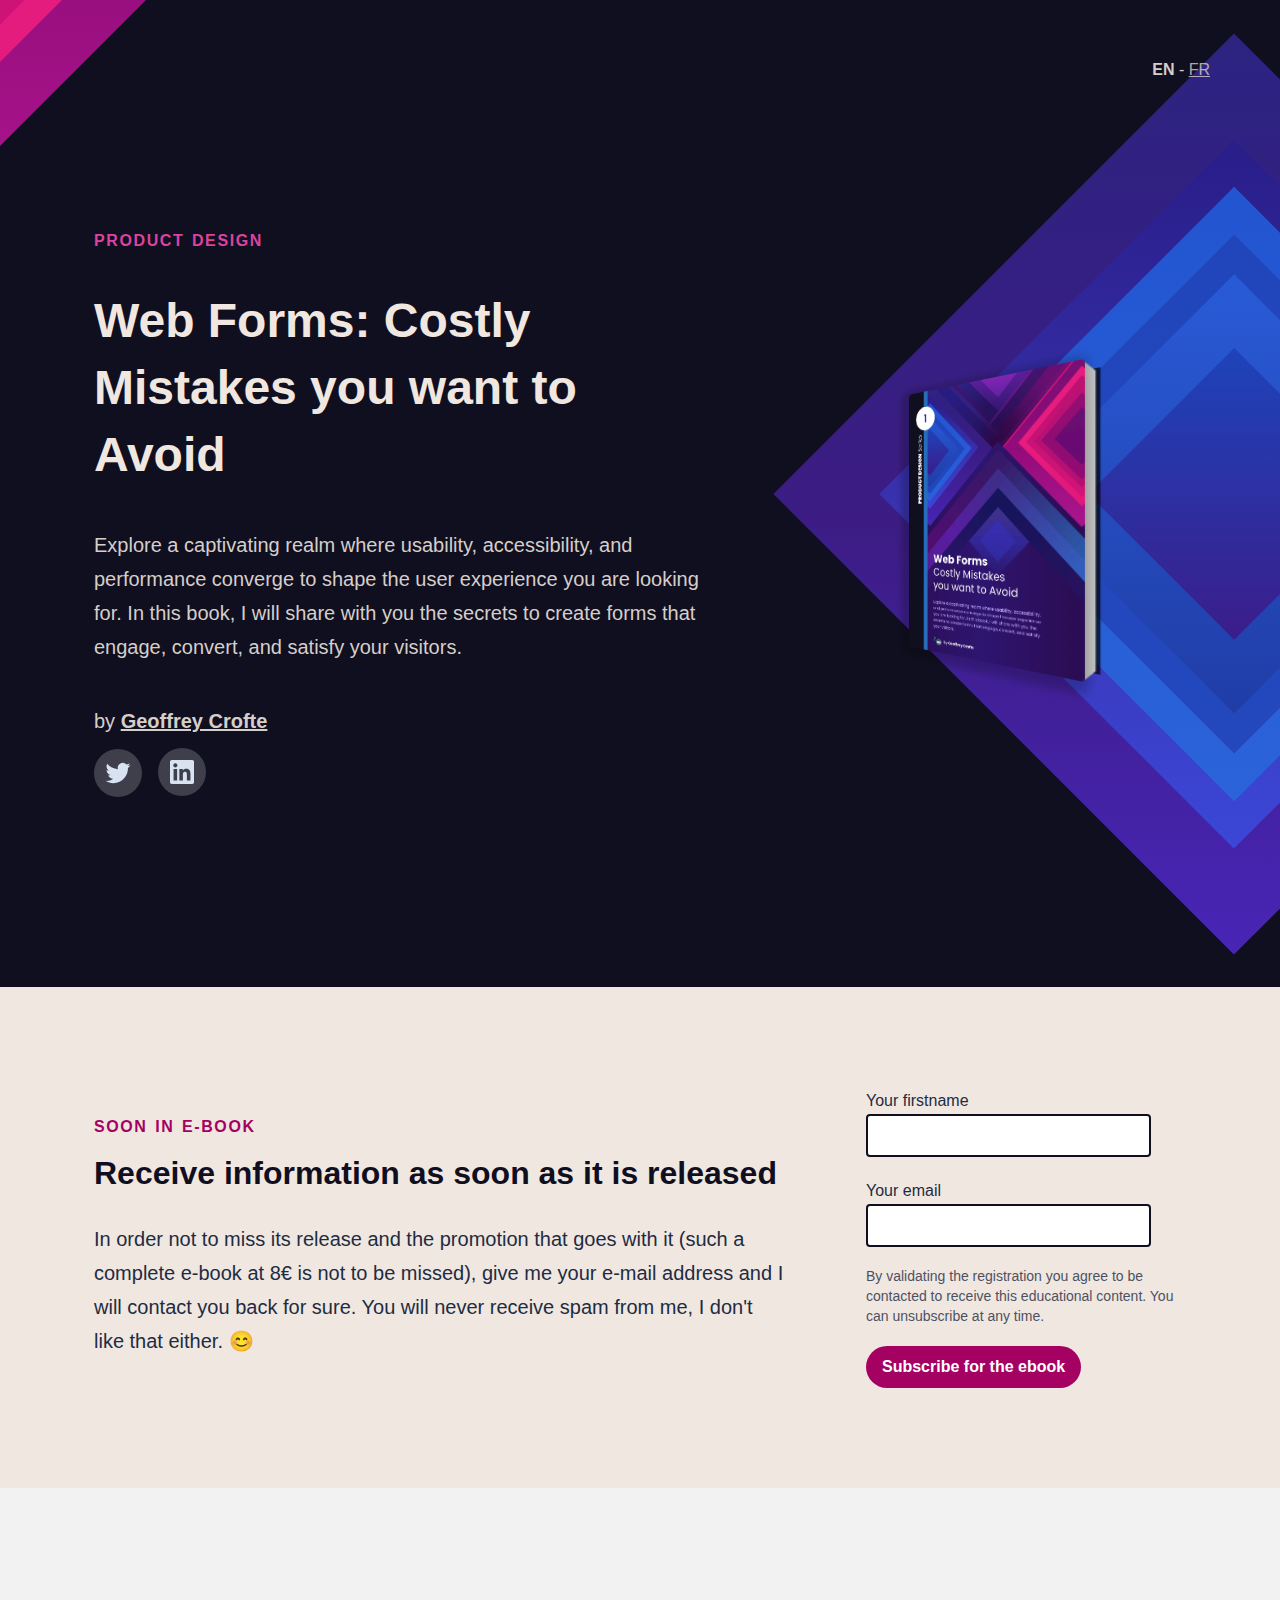
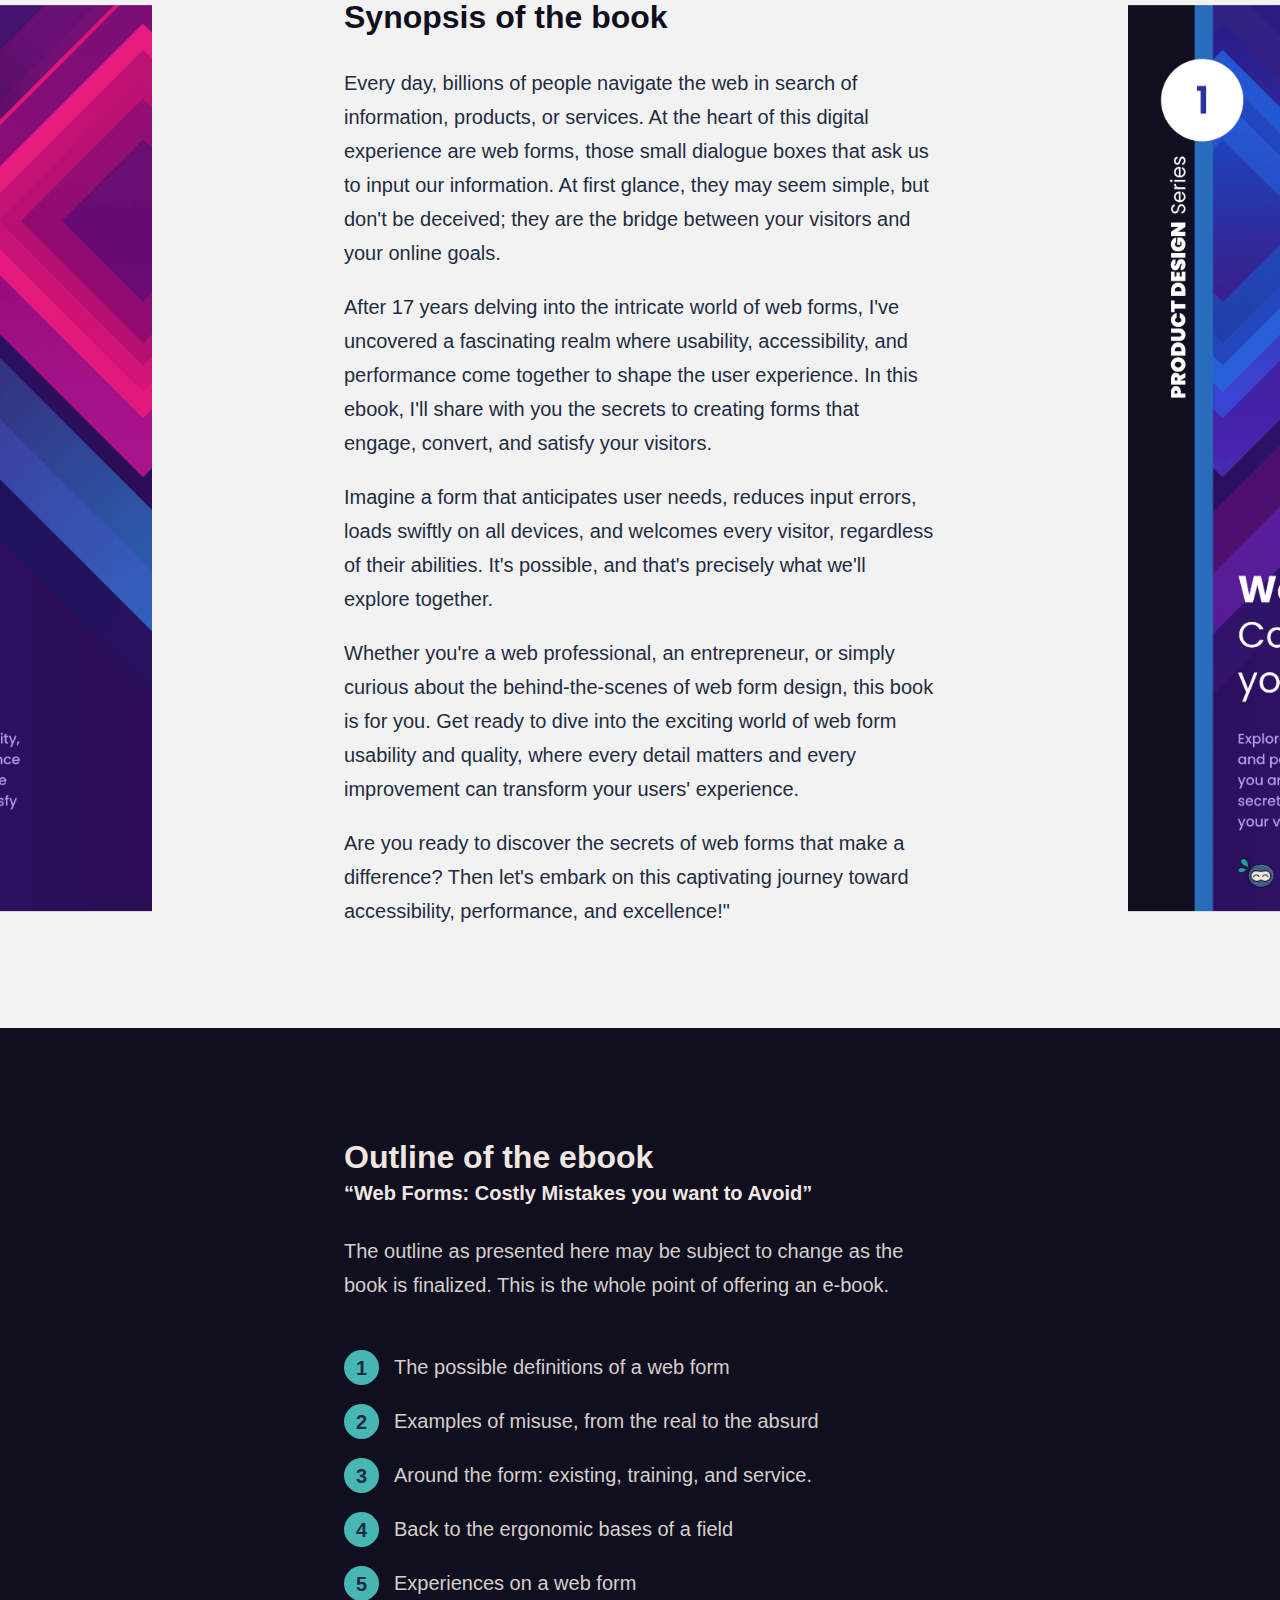
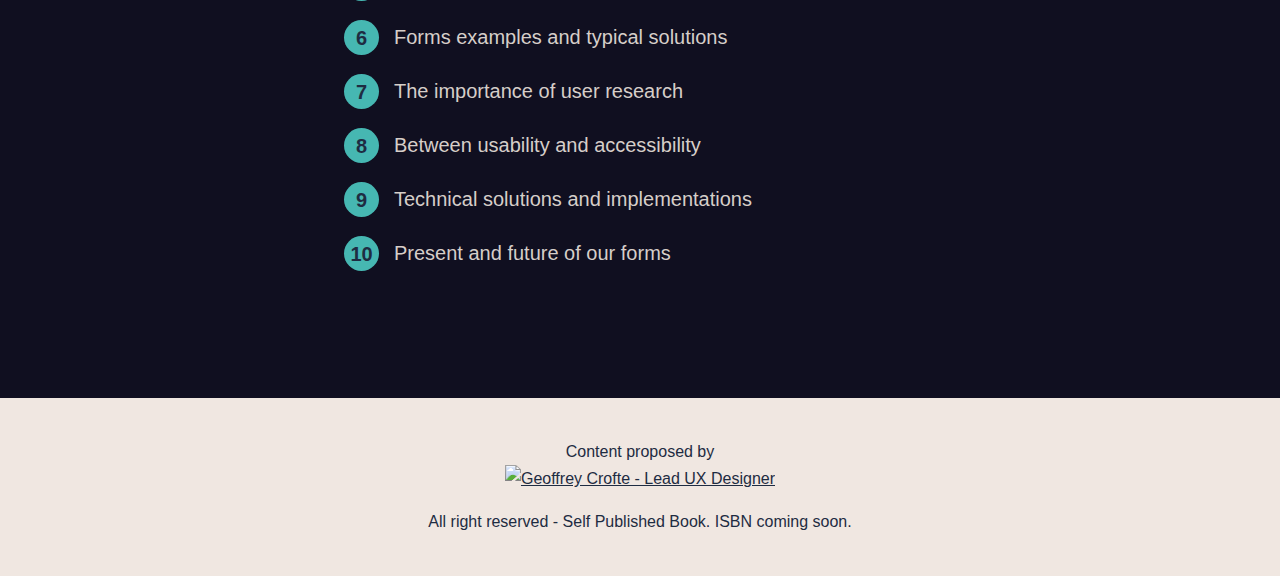
==== en/index.html @ 288cb2b2 "English version updated + Synopsis added" ====
<!DOCTYPE html>
<html lang="en">
<head>
    <meta charset="UTF-8">
    <meta name="viewport" content="width=device-width, initial-scale=1.0">

    <title>Web Forms: Costly Mistakes you want to Avoid, ebook by Geoffrey Crofte</title>

    <link rel="stylesheet" href="../assets/css/styles.css">

    <meta property="og:type" content="book">
    <meta property="og:title" content="Web Forms: Costly Mistakes you want to Avoid">
    <meta property="og:url" content="https://geoffreycrofte.com/book/en/">
    <meta property="og:image"
        content="https://geoffreycrofte.com/book/en/img/open-graph.png">
    <meta property="og:image:width" content="1200" />    
    <meta property="og:image:height" content="675" />
    <meta property="og:description"
        content="Explore a captivating realm where usability, accessibility, and performance converge to shape the user experience you are looking for. In this book, I will share with you the secrets to create forms that engage, convert, and satisfy your visitors.">
    <meta property="book:author" content="Geoffrey Crofte">
    <meta property="book:release_date" content="2023-11-22">
    <meta property="book:isbn" content="978-99959-0-814-0">
    <meta property="book:tag" content="design">
    <meta property="book:tag" content="web">
    <meta property="book:tag" content="webdesign">
    <meta property="book:tag" content="ebook">
    <meta property="book:tag" content="UX Design">
    <meta property="book:tag" content="web forms">

    <meta name="twitter:card" content="summary_large_image" />
    <meta name="twitter:site" content="@geoffreycrofte" />
    <meta name="twitter:creator" content="@geoffreycrofte" />
    <meta name="twitter:title" content="Web Forms: Costly Mistakes you want to Avoid">
    <meta name="twitter:description"
        content="Explore a captivating realm where usability, accessibility, and performance converge to shape the user experience you are looking for. In this book, I will share with you the secrets to create forms that engage, convert, and satisfy your visitors.">
    <meta name="twitter:image" content="https://geoffreycrofte.com/book/en/img/open-graph.png">
    <meta name="twitter:image:alt" content="Soon available in 2023">

    <link rel="alternate" hreflang="en" href="https://geoffreycrofte.com/book/en/" />
    <link rel="alternate" hreflang="fr" href="https://geoffreycrofte.com/book/fr/" />
    <link rel="alternate" hreflang="x-default" href="https://geoffreycrofte.com/book/en/" />

    <link rel="apple-touch-icon" sizes="180x180" href="/book/assets/img/favicons/apple-touch-icon.png">
    <link rel="icon" type="image/png" sizes="32x32" href="/book/assets/img/favicons/favicon-32x32.png">
    <link rel="icon" type="image/png" sizes="16x16" href="/book/assets/img/favicons/favicon-16x16.png">
    <link rel="manifest" href="/book/assets/img/favicons/site.webmanifest">
    <link rel="mask-icon" href="/book/assets/img/favicons/safari-pinned-tab.svg" color="#a40162">
    <link rel="shortcut icon" href="/book/assets/img/favicons/favicon.ico">
    <meta name="apple-mobile-web-app-title" content="E-book - Geoffrey Crofte">
    <meta name="application-name" content="Geoffrey Crofte">
    <meta name="msapplication-TileColor" content="#a40162">
    <meta name="msapplication-config" content="/book/assets/img/favicons/browserconfig.xml">
    <meta name="theme-color" content="#a40162">
    
</head>

<body>
    <div class="site">
        <header class="banner" role="banner">
            <p class="langs"><a href="../en/" title="You are on the english website" lang="en" hreflang="en" aria-current="page" aria-label="You are on the english website">EN</a> - <a href="../fr/" lang="fr" aria-label="Ce site en anglais" title="Ce site en Français" hreflang="fr">FR</a></p>
            <div class="container centered">
                <div class="banner-text col">

                    <p class="hovertitle">Product Design</p>
                    <h1>Web Forms: Costly Mistakes you want to Avoid</h1>
                    <p>Explore a captivating realm where usability, accessibility, and performance converge to shape the user experience you are looking for. In this book, I will share with you the secrets to create forms that engage, convert, and satisfy your visitors.</p>

                    <p class="author">
                        by <strong><a href="https://geoffreycrofe.com">Geoffrey Crofte</a></strong><br>
                        <a href="https://twitter.com/geoffreycrofte">
                            <span class="sr-only">Twitter</span>
                            <svg width="26" height="22" viewBox="0 0 26 22" fill="none" xmlns="http://www.w3.org/2000/svg" role="presentation">
                                <path
                                    d="M8.362 21.1571C17.796 21.1571 22.956 13.3411 22.956 6.56306C22.956 6.34106 22.956 6.12006 22.941 5.90006C23.9448 5.17397 24.8114 4.27494 25.5 3.24506C24.5639 3.65986 23.5708 3.93189 22.554 4.05206C23.6247 3.41104 24.4261 2.40283 24.809 1.21506C23.8022 1.81252 22.7006 2.23357 21.552 2.46006C20.7787 1.63775 19.7559 1.09323 18.6419 0.910775C17.5279 0.72832 16.3848 0.918098 15.3895 1.45074C14.3943 1.98339 13.6023 2.8292 13.1362 3.8573C12.6701 4.8854 12.5558 6.03846 12.811 7.13806C10.7718 7.03583 8.7768 6.50589 6.95564 5.58265C5.13448 4.65941 3.52784 3.36351 2.24 1.77906C1.58409 2.90822 1.3832 4.24492 1.67823 5.517C1.97326 6.78908 2.74202 7.90089 3.828 8.62606C3.01174 8.60187 2.21328 8.38167 1.5 7.98406C1.5 8.00506 1.5 8.02706 1.5 8.04906C1.50032 9.23328 1.91026 10.3809 2.66028 11.2974C3.4103 12.2138 4.45423 12.8426 5.615 13.0771C4.85987 13.283 4.06758 13.3131 3.299 13.1651C3.62676 14.1842 4.26486 15.0755 5.12407 15.7141C5.98328 16.3528 7.02061 16.707 8.091 16.7271C6.27474 18.1545 4.03106 18.9294 1.721 18.9271C1.3129 18.9263 0.905204 18.9016 0.5 18.8531C2.84564 20.3583 5.57491 21.1568 8.362 21.1531"
                                    fill="#D8E2F1" />
                            </svg>
                        </a>
                        <a href="https://linkedin.com/in/geoffreycrofte">
                            <span class="sr-only">LinkedIn</span>
                            <svg width="24" height="24" viewBox="0 0 24 24" fill="none" xmlns="http://www.w3.org/2000/svg">
                                <path
                                    d="M20.4491 20.4496H16.8931V14.8805C16.8931 13.5525 16.8694 11.8429 15.0436 11.8429C13.1915 11.8429 12.9081 13.2899 12.9081 14.7838V20.4492H9.35203V8.99689H12.7658V10.562H12.8136C13.1553 9.97782 13.649 9.49726 14.2421 9.17149C14.8352 8.84572 15.5056 8.68693 16.1819 8.71203C19.7861 8.71203 20.4506 11.0828 20.4506 14.167L20.4491 20.4496ZM5.33963 7.43144C4.93148 7.43151 4.53247 7.31055 4.19307 7.08385C3.85367 6.85715 3.58913 6.53489 3.43287 6.15783C3.27661 5.78077 3.23566 5.36584 3.31521 4.96551C3.39477 4.56517 3.59125 4.19743 3.8798 3.90876C4.16835 3.6201 4.53602 3.42348 4.93631 3.34378C5.3366 3.26408 5.75152 3.30488 6.12863 3.46101C6.50573 3.61713 6.82807 3.88158 7.05489 4.22091C7.2817 4.56025 7.40281 4.95922 7.40288 5.36738C7.40293 5.63839 7.34959 5.90675 7.24593 6.15715C7.14227 6.40754 6.99032 6.63507 6.79873 6.82674C6.60714 7.0184 6.37966 7.17045 6.12931 7.27421C5.87895 7.37796 5.61062 7.43139 5.33963 7.43144ZM7.11765 20.4496H3.5579V8.99689H7.11765V20.4496ZM22.222 0.00163516H1.77099C1.30681 -0.00360329 0.859518 0.175663 0.52744 0.500042C0.195362 0.824421 0.00566506 1.26737 0 1.73156V22.2681C0.00547117 22.7325 0.195057 23.1758 0.527123 23.5005C0.85919 23.8252 1.30658 24.0048 1.77099 23.9999H22.222C22.6873 24.0057 23.1359 23.8266 23.4693 23.5019C23.8027 23.1772 23.9936 22.7334 24 22.2681V1.73008C23.9934 1.26497 23.8024 0.821515 23.469 0.497144C23.1356 0.172773 22.6871 -0.00598143 22.222 0.000152822"
                                    fill="#D8E2F1" />
                            </svg>
                        </a>
                    </p>
                </div>
                <div class="banner-image col">
                    <div class="book-container">
                        <div class="book">
                            <img class="book-img" width="817" height="1156" src="img/improve-user-experience-of-web-forms-geoffrey-crofte.png" role="presentation" alt="">
                        </div>
                    </div>
                </div>
            </div>
            <div class="banner-background">
                <svg class="banner-background-svg-1" tabindex="-1" role="presentation" width="730" height="730" viewBox="0 0 730 730" fill="none" xmlns="http://www.w3.org/2000/svg">
                    <rect x="365" width="516.188" height="516.188" transform="rotate(45 365 0)" fill="url(#paint0_linear_844_1901)"/>
                    <rect x="364.924" y="83.9902" width="397.408" height="397.408" transform="rotate(45 364.924 83.9902)" fill="url(#paint1_linear_844_1901)"/>
                    <rect x="365.168" y="121.529" width="344.319" height="344.319" transform="rotate(45 365.168 121.529)" fill="url(#paint2_linear_844_1901)"/>
                    <rect x="365.168" y="159.223" width="291.013" height="291.013" transform="rotate(45 365.168 159.223)" fill="url(#paint3_linear_844_1901)"/>
                    <rect x="365.168" y="190.894" width="246.108" height="246.108" transform="rotate(45 365.168 190.894)" fill="url(#paint4_linear_844_1901)"/>
                    <rect x="365.168" y="249.258" width="163.57" height="163.57" transform="rotate(45 365.168 249.258)" fill="url(#paint5_linear_844_1901)"/>
                    <defs>
                        <linearGradient id="paint0_linear_844_1901" x1="381.061" y1="14.6707" x2="881.657" y2="515.267" gradientUnits="userSpaceOnUse">
                        <stop stop-color="#751074"/>
                        <stop offset="0.505208" stop-color="#930C7A"/>
                        <stop offset="1" stop-color="#AC168E"/>
                        </linearGradient>
                        <linearGradient id="paint1_linear_844_1901" x1="377.289" y1="95.285" x2="762.693" y2="480.689" gradientUnits="userSpaceOnUse">
                        <stop stop-color="#E91E7F"/>
                        <stop offset="1" stop-color="#E11B7C"/>
                        </linearGradient>
                        <linearGradient id="paint2_linear_844_1901" x1="375.881" y1="131.315" x2="709.8" y2="465.234" gradientUnits="userSpaceOnUse">
                        <stop stop-color="#BD1174"/>
                        <stop offset="1" stop-color="#D31577"/>
                        </linearGradient>
                        <linearGradient id="paint3_linear_844_1901" x1="374.223" y1="167.494" x2="656.446" y2="449.717" gradientUnits="userSpaceOnUse">
                        <stop stop-color="#BC1274"/>
                        <stop offset="1" stop-color="#B31072"/>
                        </linearGradient>
                        <linearGradient id="paint4_linear_844_1901" x1="372.825" y1="197.888" x2="611.5" y2="436.562" gradientUnits="userSpaceOnUse">
                        <stop stop-color="#940E73"/>
                        <stop offset="1" stop-color="#900C72"/>
                        </linearGradient>
                        <linearGradient id="paint5_linear_844_1901" x1="370.257" y1="253.907" x2="528.886" y2="412.536" gradientUnits="userSpaceOnUse">
                        <stop stop-color="#680B77"/>
                        <stop offset="1" stop-color="#6B0A70"/>
                        </linearGradient>
                    </defs>
                </svg>

                <svg class="banner-background-svg-2" tabindex="-1" role="presentation" width="921" height="921" viewBox="0 0 921 921" fill="none" xmlns="http://www.w3.org/2000/svg">
                    <rect x="460.5" width="651.245" height="651.245" transform="rotate(45 460.5 0)" fill="url(#paint0_linear_844_1908)"/>
                    <rect x="460.402" y="105.966" width="501.387" height="501.387" transform="rotate(45 460.402 105.966)" fill="url(#paint1_linear_844_1908)"/>
                    <rect x="460.711" y="153.327" width="434.408" height="434.408" transform="rotate(45 460.711 153.327)" fill="url(#paint2_linear_844_1908)"/>
                    <rect x="460.711" y="200.882" width="367.155" height="367.155" transform="rotate(45 460.711 200.882)" fill="url(#paint3_linear_844_1908)"/>
                    <rect x="460.711" y="240.84" width="310.501" height="310.501" transform="rotate(45 460.711 240.84)" fill="url(#paint4_linear_844_1908)"/>
                    <rect x="460.711" y="314.474" width="206.367" height="206.367" transform="rotate(45 460.711 314.474)" fill="url(#paint5_linear_844_1908)"/>
                    <defs>
                        <linearGradient id="paint0_linear_844_1908" x1="480.763" y1="18.5091" x2="1112.34" y2="650.083" gradientUnits="userSpaceOnUse">
                        <stop stop-color="#2D2381"/>
                        <stop offset="0.505208" stop-color="#3C1C83"/>
                        <stop offset="1" stop-color="#4825B6"/>
                        </linearGradient>
                        <linearGradient id="paint1_linear_844_1908" x1="476.002" y1="120.216" x2="962.245" y2="606.459" gradientUnits="userSpaceOnUse">
                        <stop stop-color="#291E8A"/>
                        <stop offset="0.53125" stop-color="#3A33B1"/>
                        <stop offset="1" stop-color="#3B47D7"/>
                        </linearGradient>
                        <linearGradient id="paint2_linear_844_1908" x1="474.227" y1="165.674" x2="895.514" y2="586.961" gradientUnits="userSpaceOnUse">
                        <stop stop-color="#2355D1"/>
                        <stop offset="1" stop-color="#2B63DA"/>
                        </linearGradient>
                        <linearGradient id="paint3_linear_844_1908" x1="472.135" y1="211.317" x2="828.2" y2="567.382" gradientUnits="userSpaceOnUse">
                        <stop stop-color="#2146BC"/>
                        <stop offset="1" stop-color="#2448BC"/>
                        </linearGradient>
                        <linearGradient id="paint4_linear_844_1908" x1="470.372" y1="249.665" x2="771.494" y2="550.786" gradientUnits="userSpaceOnUse">
                        <stop stop-color="#295AD6"/>
                        <stop offset="1" stop-color="#203DA6"/>
                        </linearGradient>
                        <linearGradient id="paint5_linear_844_1908" x1="467.132" y1="320.339" x2="667.265" y2="520.472" gradientUnits="userSpaceOnUse">
                        <stop stop-color="#1F42B9"/>
                        <stop offset="1" stop-color="#3B1D8A"/>
                        </linearGradient>
                    </defs>
                </svg>    
            </div>
        </header>

        <main role="main">
            <section class="alternate" id="subscribe">
                <div class="container centered">
                    <div class="col">
                        <p class="hovertitle">Soon in e-book</p>
                        <h2>Receive information as soon as it is released</h2>
                        <p>In order not to miss its release and the promotion that goes with it (such a complete e-book at 8€ is not to be missed), give me your e-mail address and I will contact you back for sure. You will never receive spam from me, I don't like that either.&nbsp;😊</p>
                    </div>
                
                    <form method="post" action="https://sendfox.com/form/3l5yol/3e874l" class="sendfox-form form" id="3e874l" data-async="true" data-recaptcha="true">
                        <p>
                            <label for="sendfox_form_name">Your firstname</label>
                            <input type="text" id="sendfox_form_name" autocapitalize="words" autocomplete="given-name" name="first_name" />
                        </p>

                        <p>
                            <label for="sendfox_form_email">Your email</label>
                            <input type="email" id="sendfox_form_email" autocapitalize="off" autocomplete="email" name="email" required />
                        </p>

                        <!-- no botz please -->
                        <div style="position: absolute; left: -5000px;" aria-hidden="true"><input type="text" name="a_password" tabindex="-1" value="" autocomplete="off" /></div>

                        <p class="legal">By validating the registration you agree to be contacted to receive this educational content. You can unsubscribe at any time.</p>

                        <p><button type="submit" class="button" aria-label="Subscribe to receive the ebook">Subscribe for the ebook</button></p>
                    </form>
                    <script src="https://sendfox.com/js/form.js"></script>
                </div>
            </section>

            <section id="synopsis" class="light">
                <div class="container col-small">
                    <h2>Synopsis of the book</h2>
                    <p>Every day, billions of people navigate the web in search of information, products, or services. At the heart of this digital experience are web forms, those small dialogue boxes that ask us to input our information. At first glance, they may seem simple, but don't be deceived; they are the bridge between your visitors and your online goals.</p>

                    <p>After <span class="years">14</span> years delving into the intricate world of web forms, I've uncovered a fascinating realm where usability, accessibility, and performance come together to shape the user experience. In this ebook, I'll share with you the secrets to creating forms that engage, convert, and satisfy your visitors.</p>

                    <p>Imagine a form that anticipates user needs, reduces input errors, loads swiftly on all devices, and welcomes every visitor, regardless of their abilities. It's possible, and that's precisely what we'll explore together.</p>

                    <p>Whether you're a web professional, an entrepreneur, or simply curious about the behind-the-scenes of web form design, this book is for you. Get ready to dive into the exciting world of web form usability and quality, where every detail matters and every improvement can transform your users' experience.</p>

                    <p>Are you ready to discover the secrets of web forms that make a difference? Then let's embark on this captivating journey toward accessibility, performance, and excellence!"</p>
                </div>
                <img src="./img/improve-user-experience-of-web-forms-geoffrey-crofte.png" width="1575" height="2229" alt="" class="cover">
                <img src="./img/improve-user-experience-of-web-forms-geoffrey-crofte.png" width="1575" height="2229" alt="" class="cover">
            </section>

            <section id="plan">
                <div class="container col-small">
                    
                    <h2 id="plan-title">Outline of the ebook <span class="small">“Web Forms: Costly Mistakes you want to Avoid”</span></h2>

                    <p>The outline as presented here may be subject to change as the book is finalized. This is the whole point of offering an e-book.</p>

                    <ol aria-labelledby="plan-title" class="col plan">
                        <li>The possible definitions of a web form</li>
                        <li>Examples of misuse, from the real to the absurd</li>
                        <li>Around the form: existing, training, and service.</li>
                        <li>Back to the ergonomic bases of a field</li>
                        <li>Experiences on a web form</li>
                        <li>Forms examples and typical solutions</li>
                        <li>The importance of user research</li>
                        <li>Between usability and accessibility</li>
                        <li>Technical solutions and implementations</li>
                        <li>Present and future of our forms</li>
                    </ol>
                </div>
            </section>
        </main>

        <footer class="footer alternate" role="contentinfo">
            <p>
                Content proposed by<br>
                <a href="https://geoffreycrofte.com/">
                    <img src="https://geoffreycrofte.com/logo.svg" loading="lazy" width="283" height="67" alt="Geoffrey Crofte - Lead UX Designer">
                </a>
            </p>
            <p class="copyright">All right reserved - Self Published Book. ISBN coming soon.</p>
        </footer>
    </div>

    <script>(function() {
        let getMonthDifference = function(startDate, endDate) {
            return (
                endDate.getMonth() -
                startDate.getMonth() +
                12 * (endDate.getFullYear() - startDate.getFullYear())
            );
        };
        console.log(new Date('2009-01-01'));
        console.log(new Date());
        document.querySelector('.years').innerHTML = Math.floor( getMonthDifference( new Date('2009-01-01'), new Date() )/12 );
    })();</script>
</body>

</html>
---- assets/css/styles.css ----
:root {
    --color-title: #F0E7E1;
    --color-text: #D6CEC9;
    --color-hovertitle: #DB439E;
    --bg-body: #100F20;
    --bg-darker: #1E2C42;

    --color-positive: #46B7B2;

    --success-text: #117742;
    --success-bg: #F1FCF3;
    --error-text: #841616;
    --error-bg: #FDF7F7;

    --max-width: 1140px;
}

* {
    box-sizing: border-box;
}

::-moz-selection {
    background: #A40162;
    color: #F0E7E1;
}

::selection {
    background: #A40162;
    color: #F0E7E1;
}

body,
html {
    margin: 0;
    padding: 0;
}

body {
    font-family: 'Fira Sans', 'Helvetica Neue', Helvetica, Arial, sans-serif;
    color: var(--color-text);
    background: var(--bg-body);
    line-height: 1.7;
}

h1,
h2 {
    line-height: 1.4;
    color: var(--color-title);
}

h1 {
    font-size: 3rem;
}

h2 {
    font-size: 2rem;
}

h2 .small {
    display: block;
    font-size: 1.25rem;
}


ol {
    margin: 3em auto;
    padding: 0 0 0 0;
    counter-reset: ol;
}

ol li {
    position: relative;
    counter-increment: ol;
    list-style: none;
    font-size: 1.25rem;
    margin: 1em 0;
    padding-left: 2.5em;
}

ol li::before {
    position: absolute;
    left: 0;
    display: flex;
    justify-content: center;
    align-items: center;
    width: 1.75em;
    height: 1.75em;
    content: counter(ol);
    background: var(--color-positive);
    font-weight: bold;
    color: var(--bg-darker);
    border-radius: 80px;
}

p {
    font-size: 1.25rem;
    color: var(--color-text);
}

a {
    color: inherit;
}

.hovertitle {
    margin-bottom: -1rem;
    font-size: 1em;
    text-transform: uppercase;
    letter-spacing: 0.1em;
    word-spacing: 0.1em;
    font-weight: 900;
    color: var(--color-hovertitle);
}

section {
    position: relative;
    overflow: hidden;
}

.alternate,
.light {
    background: #F0E7E1;
    --color-hovertitle: #A40162;
    --color-title: var(--bg-body);
    --color-text: var(--bg-darker);
}

.light {
    background: #f2f2f2;
}

.cover {
    position: absolute;
    left: 0;
    top: 50%;
    transform: translateX(-45%) translateY(-50%);
    width: 640px;
    height: auto;
}

.cover + .cover {
    right: 0;
    left: auto;
    transform: translateX(45%) translateY(-50%);
}

.sr-only {
    position: absolute;
    inset: 0 0 0 -9999em;
    clip-path: polygon(0 0);
}

.langs {
    width: var(--max-width);
    max-width: 100%;
    text-align: right;
    margin: -16px auto 0;
    font-size: 16px;
}

.langs a[aria-current] {
    text-decoration: none;
    font-weight: bold;
}

.langs a:not([aria-current]) {
    opacity: 0.8;
}

[href*="twitter.com"],
[href*="linkedin.com"] {
    display: inline-flex;
    align-items: center;
    justify-content: center;
    width: 48px;
    height: 48px;
    margin: .5em .5em .5em 0;
    background: rgba(255,255,255,.2);
    border-radius: 40px;
    transition: all .3s;
}

[href*="twitter.com"]:hover,
[href*="linkedin.com"]:hover,
[href*="twitter.com"]:focus-visible,
[href*="linkedin.com"]:focus-visible {
    background: rgba(255, 255, 255, .1);
    box-shadow: 0 0 0 4px rgba(255,255,255,.4);
}

/* Grid system */
.container {
    display: flex;
    width: 100%;
    max-width: var(--max-width);
    margin: 0 auto;
    gap: 80px;
    padding: 80px 24px;
}

.container.centered {
    align-items: center;
}

.col {
    flex-basis: auto;
    flex-shrink: 1;
    flex-grow: 0;
}

.col-small {
    display: block;
    max-width: 640px;
}

/* Specific blocks */
.banner {
    position: relative;
    padding: 24px 0 60px;
    overflow: hidden;
}

.banner > * {
    position: relative;
    z-index: 10;
}

.banner p {
    margin-block: 2em;
}

.banner-background {
    position: absolute;
    inset: 0;
    z-index: 5;
}

.banner-background-svg-1 {
    position: absolute;
    top: 0;
    left: 0;
    transform: translateX(-65%) translateY(-65%);
}

.banner-background-svg-2 {
    position: absolute;
    top: 50%;
    right: 0;
    transform: translateX(45%) translateY(-50%);
}

.form {
    flex-basis: 320px;
    flex-shrink: 0;
}

.form .legal {
    font-size: .875rem;
    line-height: 1.4;
    opacity: 0.8;
}

.form label {
    display: block;
    font-weight: 500;
    font-size: 1rem;
}

.form label span {
    opacity: 0.8;
    font-weight: normal;
    font-size: small;
}

.form input {
    padding: 8px;
    font-size: inherit;
    font-family: inherit;
    border: 2px solid var(--color-title);
    transition: all .3s;
    border-radius: 4px;
}

.form input:focus,
.form button:focus {
    outline: 2px solid var(--color-hovertitle);
    outline-offset: 2px;
}

.form .sendfox-message {
    padding: 16px;
    border-radius: 4px;
    font-size: 1em;
}

.form .sendfox-message.success {
    color: var(--success-text);
    background: var(--success-bg);
    border: 2px solid var(--success-text);
}

.form .sendfox-message.error {
    color: var(--error-text);
    background: var(--error-bg);
    border: 2px solid var(--error-text);
}

.button {
    padding: 12px 16px;
    font-size: 1rem;
    font-weight: bold;;
    background: var(--color-hovertitle);
    color: white;
    border: 0;
    border-radius: 80px;
    cursor: pointer;
    transition: all .3s;
}

.button:hover,
.button:focus-visible {
    background: #680440;
}

/* Book Styles */
.book-container {
    --book-height: 284px;
    --book-width: 200px;
    --book-depth: 50px;

    display: flex;
    align-items: center;
    justify-content: center;
    width: calc(var(--book-width) * 2);
    height: calc(var(--book-height) * 1.5);
    transform-style: preserve-3d;
    perspective: calc(var(--book-width) * 2);

    transition: all 1s ease;
    user-select: none;
}

.book {
    position: relative;
    width: var(--book-width);
    height: var(--book-height);
    transform: rotateY(-30deg);
    perspective: 660px;
    transition: all 1s ease;
}

.book-container:hover .book {
    perspective: 0;
    transform: rotateY(0) scale(1.2);
}

.book-container:hover .book img {
    box-shadow: 0 2px 4px 4px rgba(0, 0, 0, .1);
}

/* Pages */
.book::before {
    content: '';
    position: absolute;
    background: repeating-linear-gradient(to right, white, #888 1px, white 2px);
    top: 3px;
    bottom: 3px;
    right: calc(var(--book-depth) / 2 * -1);
    width: var(--book-depth);
    transform: rotateY(70deg) translateX(calc(var(--book-depth) / 2));
    z-index: -1;
}

/* Back Page */
.book::after {
    content: ' ';
    position: absolute;
    left: 0;
    top: 0;
    right: 0;
    bottom: 0;
    background: rgba(0,0,0,.7);
    transform: translateZ(calc(var(--book-depth) * -1)) translateX(calc(var(--book-depth) / 2 - 3px));
    z-index: -2;
    transition: transform 1s ease;
}

.book img {
    width: 100%;
    height: auto;
    border-radius: 4px;
    box-shadow: -4px 4px 8px 8px rgba(0, 0, 0, .2);
    transition: box-shadow 1s;
}

.footer {
    text-align: center;
    padding: 24px 0;
}

.footer a {
    display: inline-block;
}

.footer p {
    font-size: 1rem;
}

@media (max-width: 1400px) {
    .cover {
        left: -200px;
    }
    .cover + .cover {
        right: -200px;
    }
}

@media (max-width: 1200px) {
    .cover {
        display: block;
        position: static;
        transform: none;
        margin: -2em auto 0;
        width: 100%;
        max-width: 400px;

    }
    .cover + .cover {
        display: none;
    }
} 

@media (max-width: 800px) {
    .book-container {
        width: 100%;
    }

    .banner {
        padding: 20px 0; 
    }

    .banner-background-svg-2 {
        transform: translateX(65%) translateY(-25%);
    }

    .container {
        flex-wrap: wrap;
        gap: 40px;
    }

    .container > * {
        flex-basis: 100%;
    }

    .form input {
        width: 100%;
    }
}
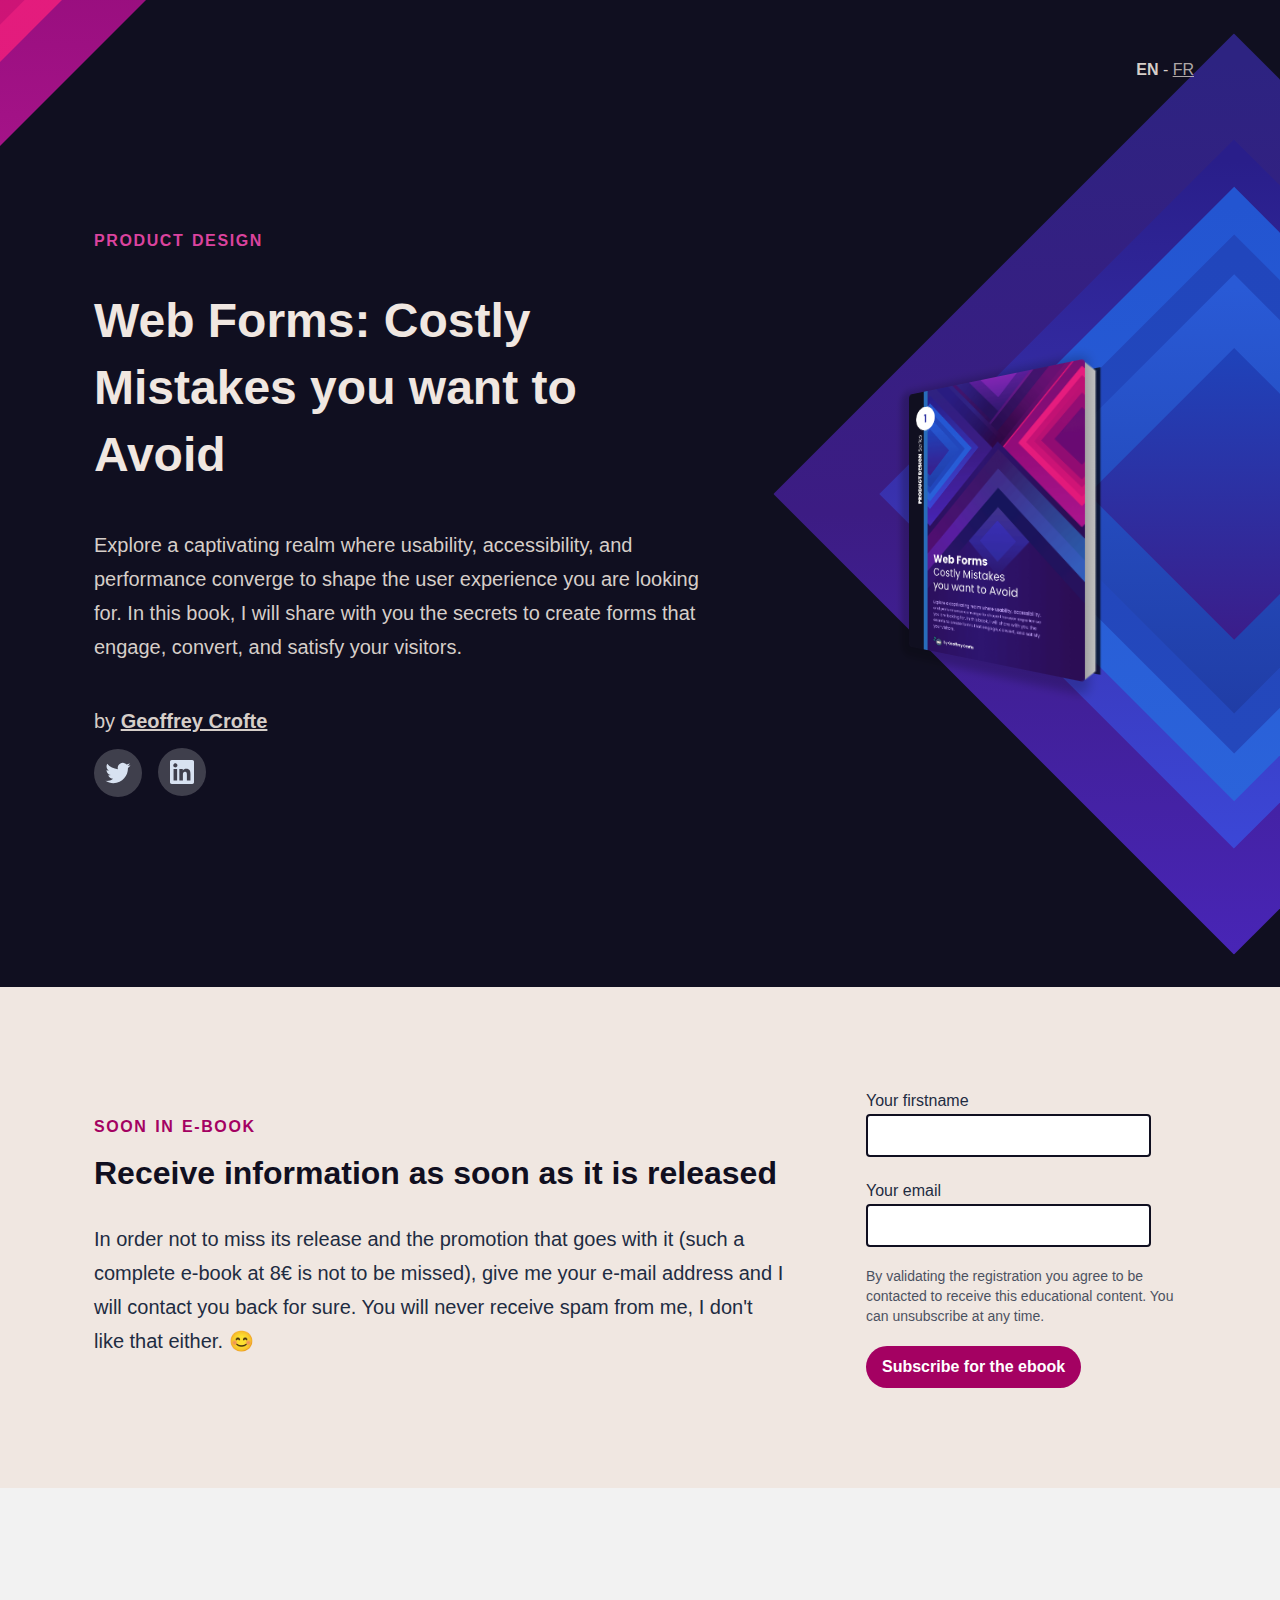
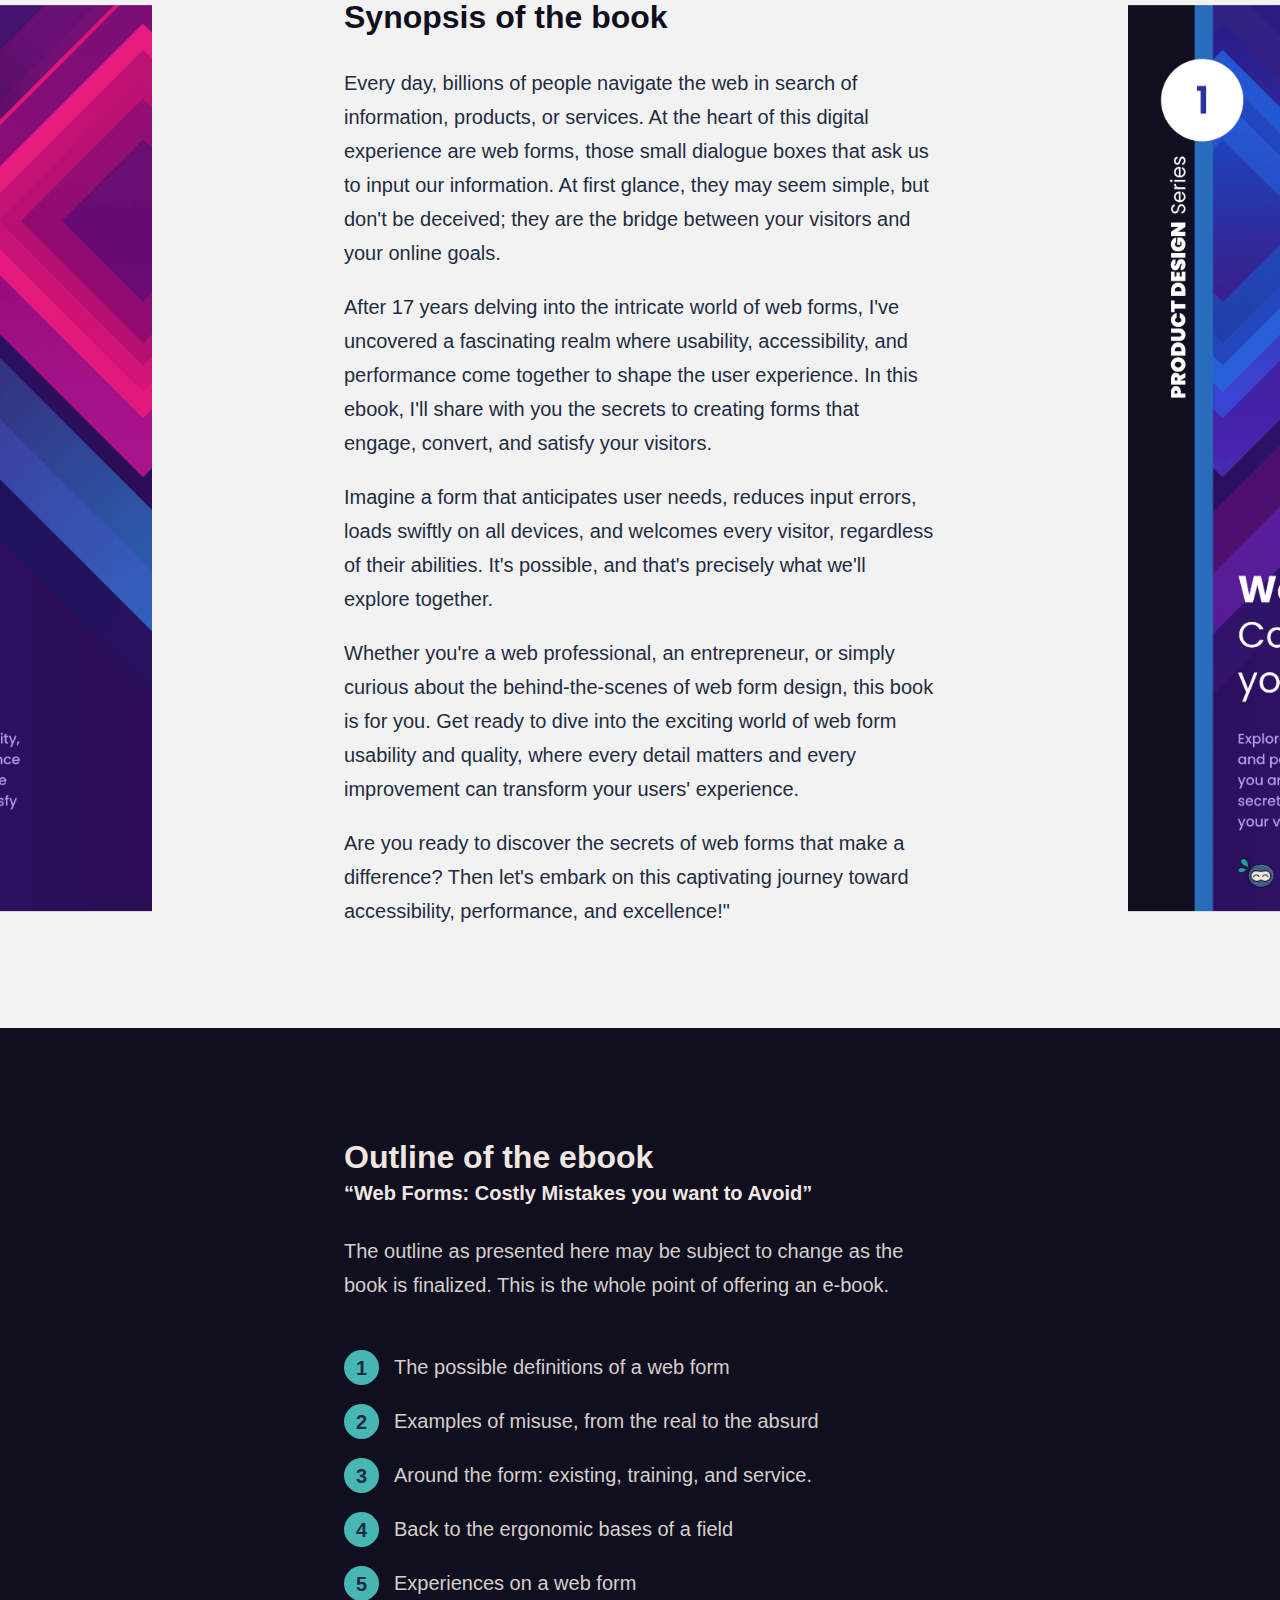
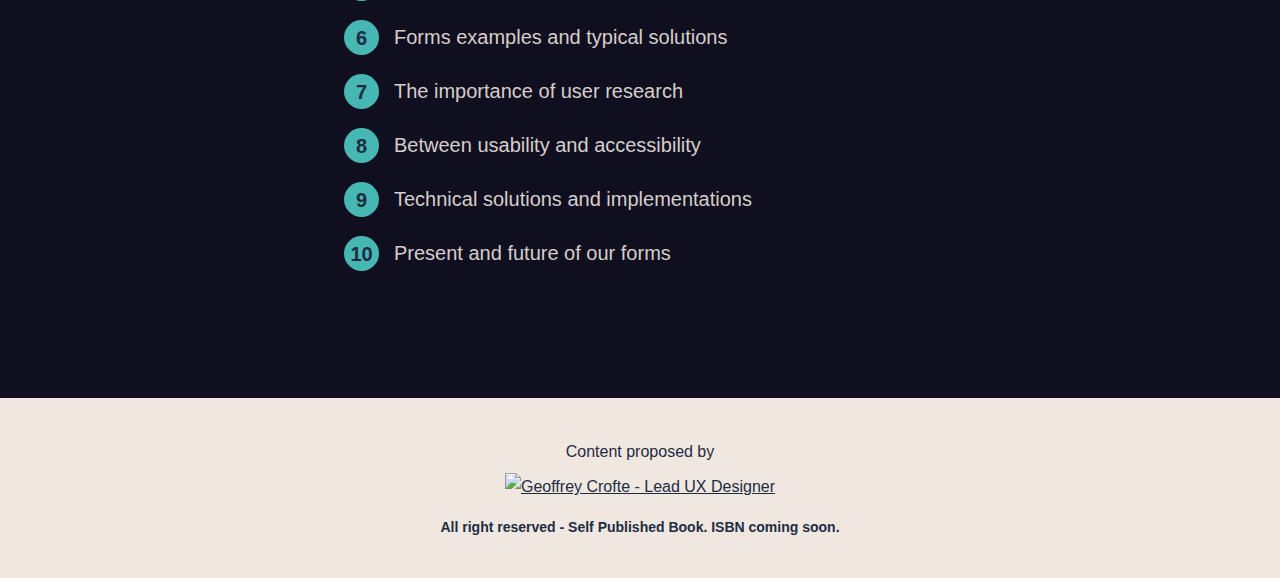
==== commit 009b5724: "Sendfox shit doesn't support async script apparently" ====
--- a/en/index.html
+++ b/en/index.html
@@ -5,6 +5,9 @@
     <meta name="viewport" content="width=device-width, initial-scale=1.0">
 
     <title>Web Forms: Costly Mistakes you want to Avoid, ebook by Geoffrey Crofte</title>
+
+    <meta name="description" content="Discover the secrets to creating engaging, converting, and satisfying forms in this captivating realm of usability, accessibility, and performance.">
+    
 
     <link rel="stylesheet" href="../assets/css/styles.css">
 
@@ -26,6 +29,8 @@
     <meta property="book:tag" content="ebook">
     <meta property="book:tag" content="UX Design">
     <meta property="book:tag" content="web forms">
+    <meta property="book:tag" content="usability">
+    <meta property="book:tag" content="user-centered design">
 
     <meta name="twitter:card" content="summary_large_image" />
     <meta name="twitter:site" content="@geoffreycrofte" />
@@ -66,7 +71,7 @@
                     <p>Explore a captivating realm where usability, accessibility, and performance converge to shape the user experience you are looking for. In this book, I will share with you the secrets to create forms that engage, convert, and satisfy your visitors.</p>
 
                     <p class="author">
-                        by <strong><a href="https://geoffreycrofe.com">Geoffrey Crofte</a></strong><br>
+                        by <strong><a href="https://geoffreycrofte.com">Geoffrey Crofte</a></strong><br>
                         <a href="https://twitter.com/geoffreycrofte">
                             <span class="sr-only">Twitter</span>
                             <svg width="26" height="22" viewBox="0 0 26 22" fill="none" xmlns="http://www.w3.org/2000/svg" role="presentation">
@@ -259,8 +264,6 @@
                 12 * (endDate.getFullYear() - startDate.getFullYear())
             );
         };
-        console.log(new Date('2009-01-01'));
-        console.log(new Date());
         document.querySelector('.years').innerHTML = Math.floor( getMonthDifference( new Date('2009-01-01'), new Date() )/12 );
     })();</script>
 </body>
--- a/assets/css/styles.css
+++ b/assets/css/styles.css
@@ -154,6 +154,7 @@
     max-width: 100%;
     text-align: right;
     margin: -16px auto 0;
+    padding-right: 16px;
     font-size: 16px;
 }
 
@@ -394,7 +395,7 @@
 
 .footer {
     text-align: center;
-    padding: 24px 0;
+    padding: 24px;
 }
 
 .footer a {
@@ -403,6 +404,21 @@
 
 .footer p {
     font-size: 1rem;
+}
+
+.footer img {
+    margin-top: .5em;
+    height: 48px;
+    width: auto;
+}
+
+p.copyright {
+    font-weight: bold;
+    font-size: 0.875rem;
+}
+
+svg:focus {
+    outline: none;
 }
 
 @media (max-width: 1400px) {
@@ -430,16 +446,44 @@
 } 
 
 @media (max-width: 800px) {
+
+    .langs.langs {
+        margin:: 16px auto 16px;
+    }
+
+    p {
+        font-size: 1.125rem;
+    }
+
     .book-container {
         width: 100%;
     }
 
     .banner {
-        padding: 20px 0; 
-    }
+        padding: 20px 0;
+    }
+
+    .banner h1 {
+        font-size: 2rem;
+    }
+
+    .banner .hovertitle {
+        font-size: 0.875rem;
+        font-weight: 700;
+    }
+
 
     .banner-background-svg-2 {
         transform: translateX(65%) translateY(-25%);
+    }
+
+    .banner .container {
+        gap: 0;
+        padding-block: 24px;
+    }
+
+    .author > a {
+        margin-top: 1em;
     }
 
     .container {
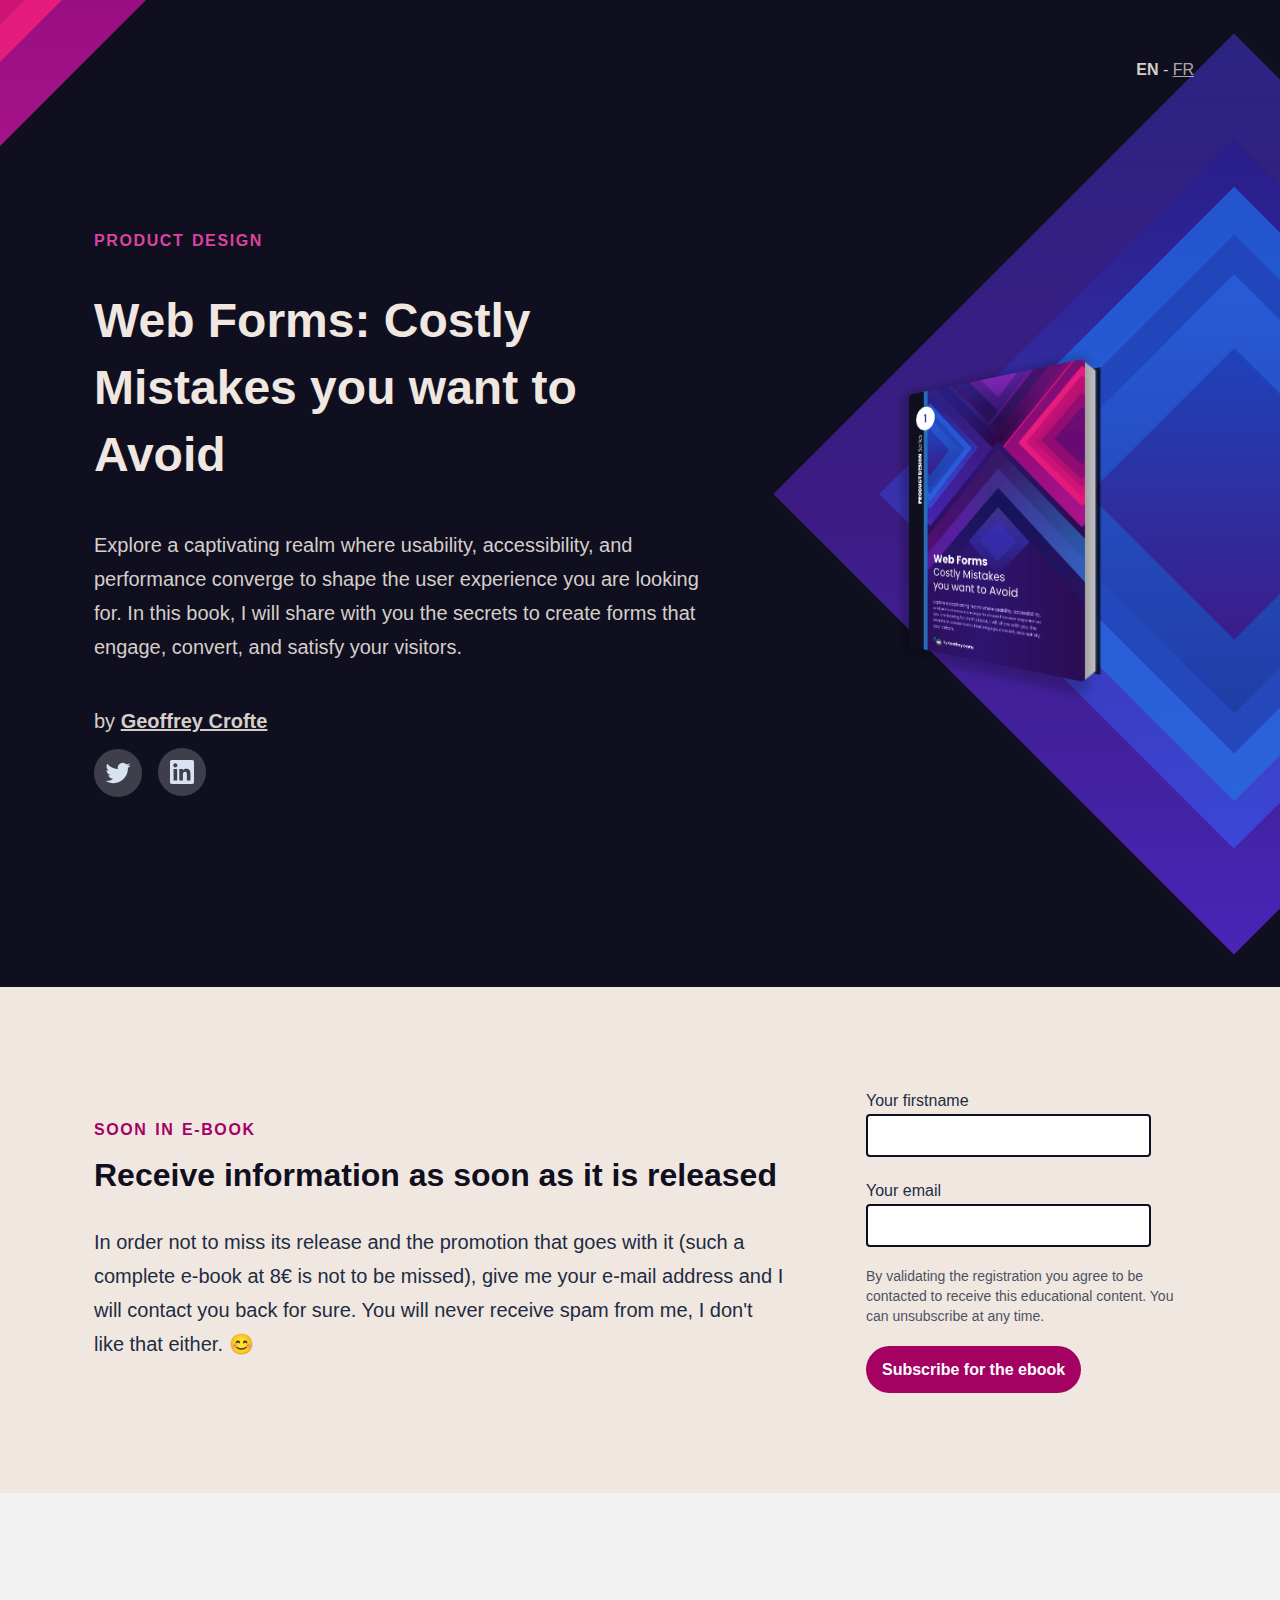
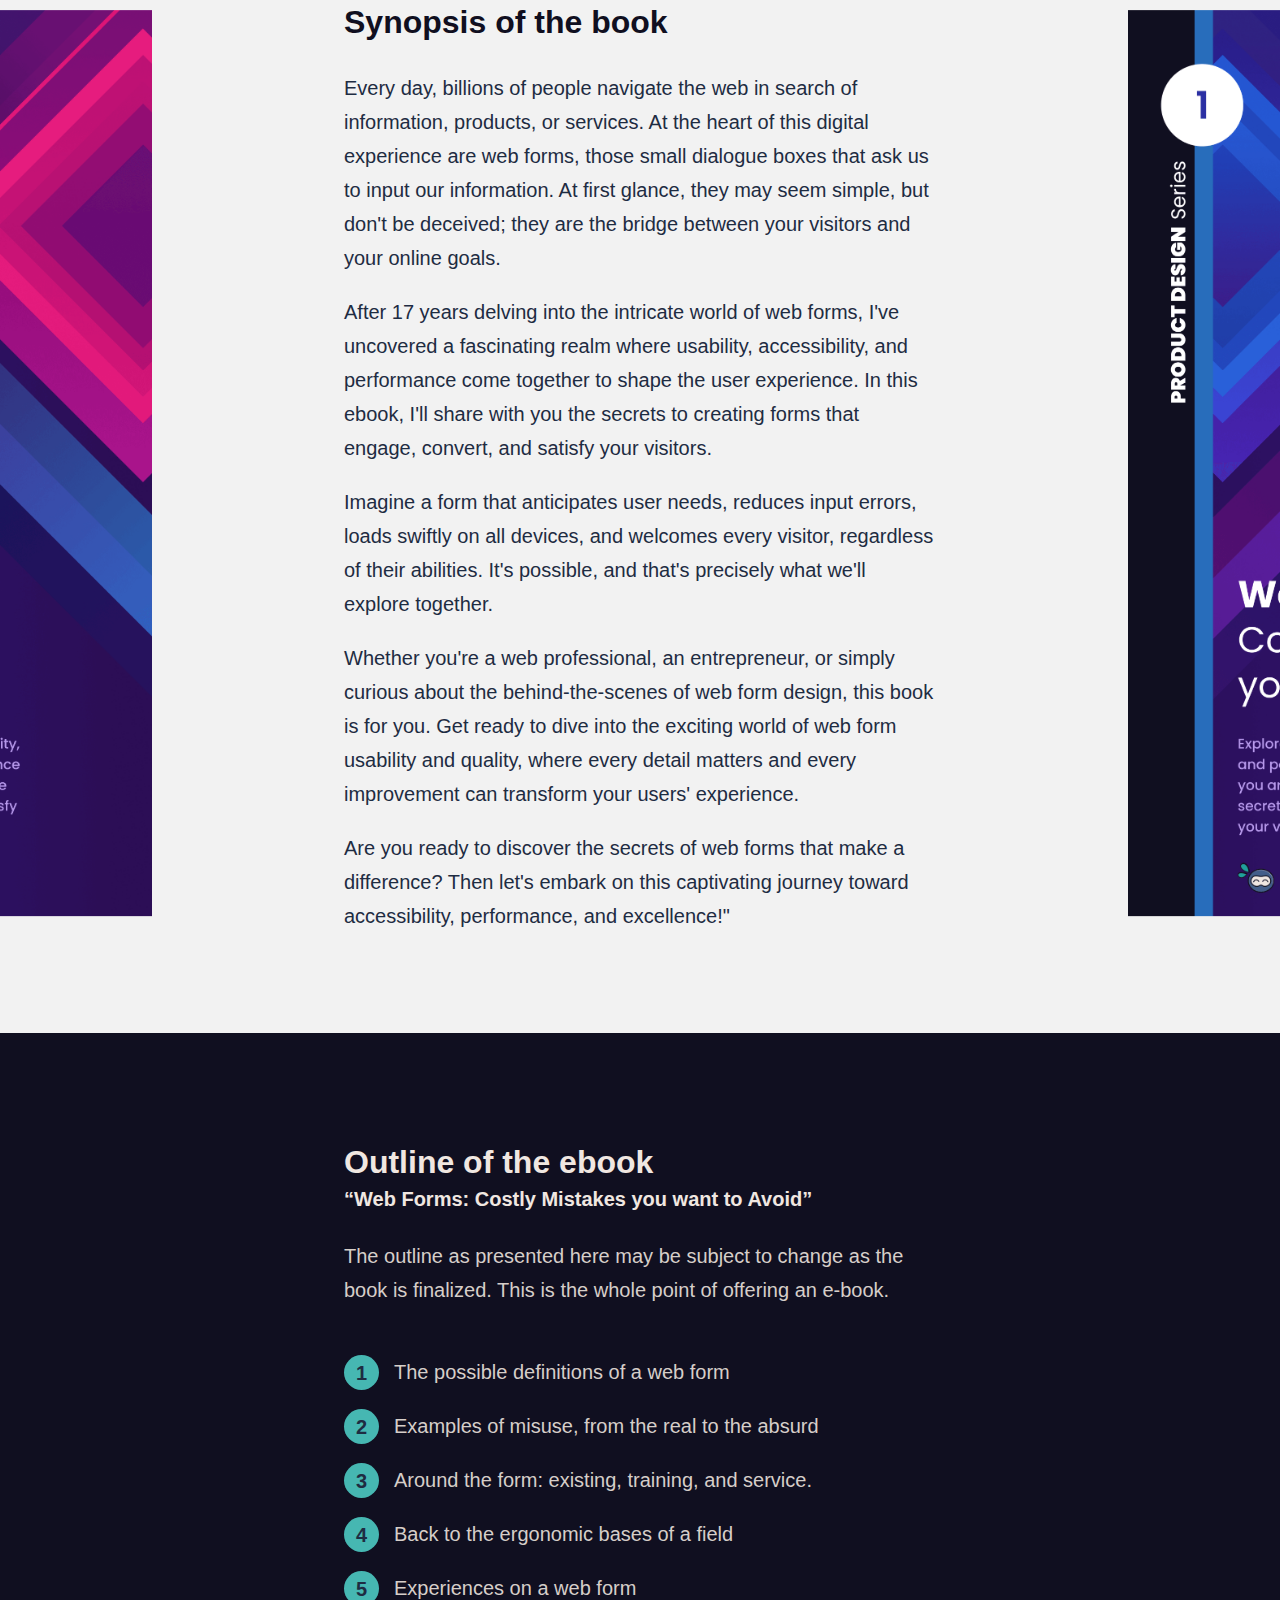
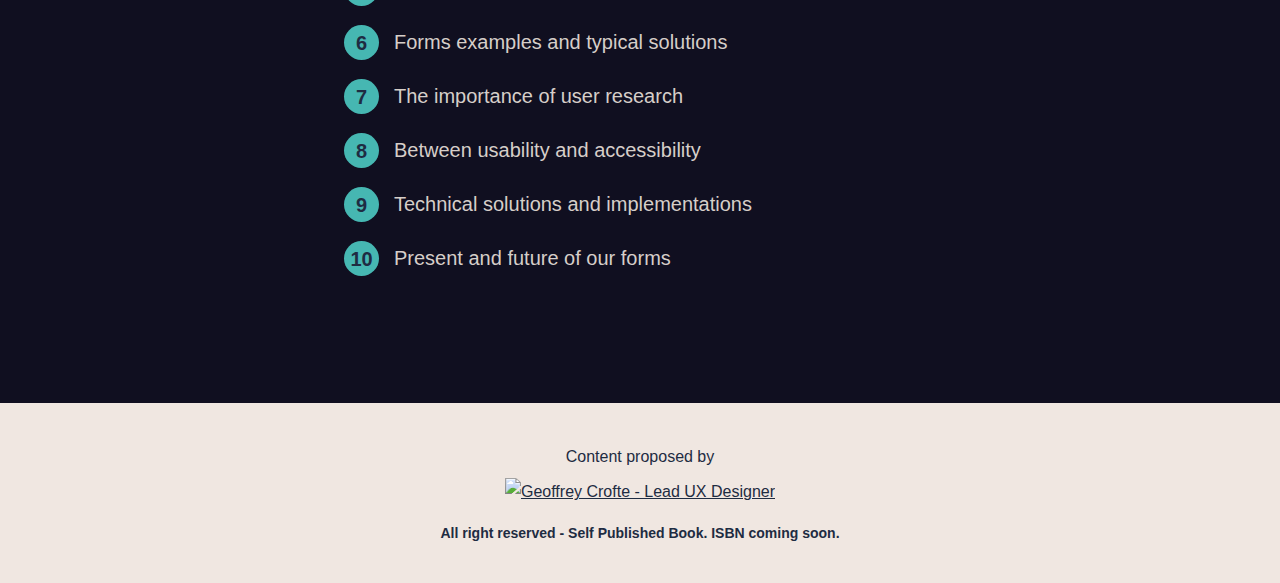
==== commit 3ef8f7bb: "Improving EN page too" ====
--- a/en/index.html
+++ b/en/index.html
@@ -199,7 +199,7 @@
 
                         <p class="legal">By validating the registration you agree to be contacted to receive this educational content. You can unsubscribe at any time.</p>
 
-                        <p><button type="submit" class="button" aria-label="Subscribe to receive the ebook">Subscribe for the ebook</button></p>
+                        <p><button type="submit" class="button" aria-label="Subscribe to receive the ebook" id="submit-form">Subscribe for the ebook</button></p>
                     </form>
                     <script src="https://sendfox.com/js/form.js"></script>
                 </div>
@@ -265,6 +265,39 @@
             );
         };
         document.querySelector('.years').innerHTML = Math.floor( getMonthDifference( new Date('2009-01-01'), new Date() )/12 );
+
+        // On click, get a loader on the button
+        const submit = document.getElementById('submit-form');
+        submit.addEventListener('click', function(e){
+            submit.classList.add('loading');
+        });
+
+        // Check for mutation to make errors more accessible
+        const form = document.getElementById('3e874l');
+        const focusMessage = function(message) {
+            message.setAttribute('tabindex', '-1');
+            message.focus();
+            message.setAttribute('aria-live', 'polite');
+            submit.classList.remove('loading');
+        };
+        const config = { attributes: false, childList: true, subtree: true };
+        const MOcallback = (mutationList, observer) => {
+            for (const mutation of mutationList) {
+                if ( mutation.type === "childList" ) {
+                    const message = document.querySelector('.sendfox-message');
+                    if ( mutation.addedNodes[0].classList.contains('success') ) {
+                        focusMessage(message);
+                    }
+                    // Separating the two types of message just in case I want to customize the message later like I did in french.
+                    if ( mutation.addedNodes[0].classList.contains('error') ) {
+                        focusMessage(message);
+                    }
+                }
+            }
+        };
+
+        const observer = new MutationObserver(MOcallback);
+        observer.observe(form, config);
     })();</script>
 </body>
 
--- a/assets/css/styles.css
+++ b/assets/css/styles.css
@@ -287,6 +287,30 @@
     outline-offset: 2px;
 }
 
+.form button {
+    display: flex;
+    gap: 8px;
+}
+
+.form button.loading:after {
+    content: "";
+    display: inline-block;
+    width: 18px;
+    height: 18px;
+    border-radius: 50%;
+    border: 2px solid #fff;
+    border-color: #fff transparent #fff transparent;
+    animation: dual-ring 1.2s linear infinite;
+}
+@keyframes dual-ring {
+    0% {
+        transform: rotate(0deg);
+    }
+    100% {
+        transform: rotate(360deg);
+    }
+}
+
 .form .sendfox-message {
     padding: 16px;
     border-radius: 4px;
@@ -306,9 +330,10 @@
 }
 
 .button {
-    padding: 12px 16px;
+    padding: 10px 16px;
     font-size: 1rem;
-    font-weight: bold;;
+    font-weight: bold;
+    line-height: 1.7;
     background: var(--color-hovertitle);
     color: white;
     border: 0;
